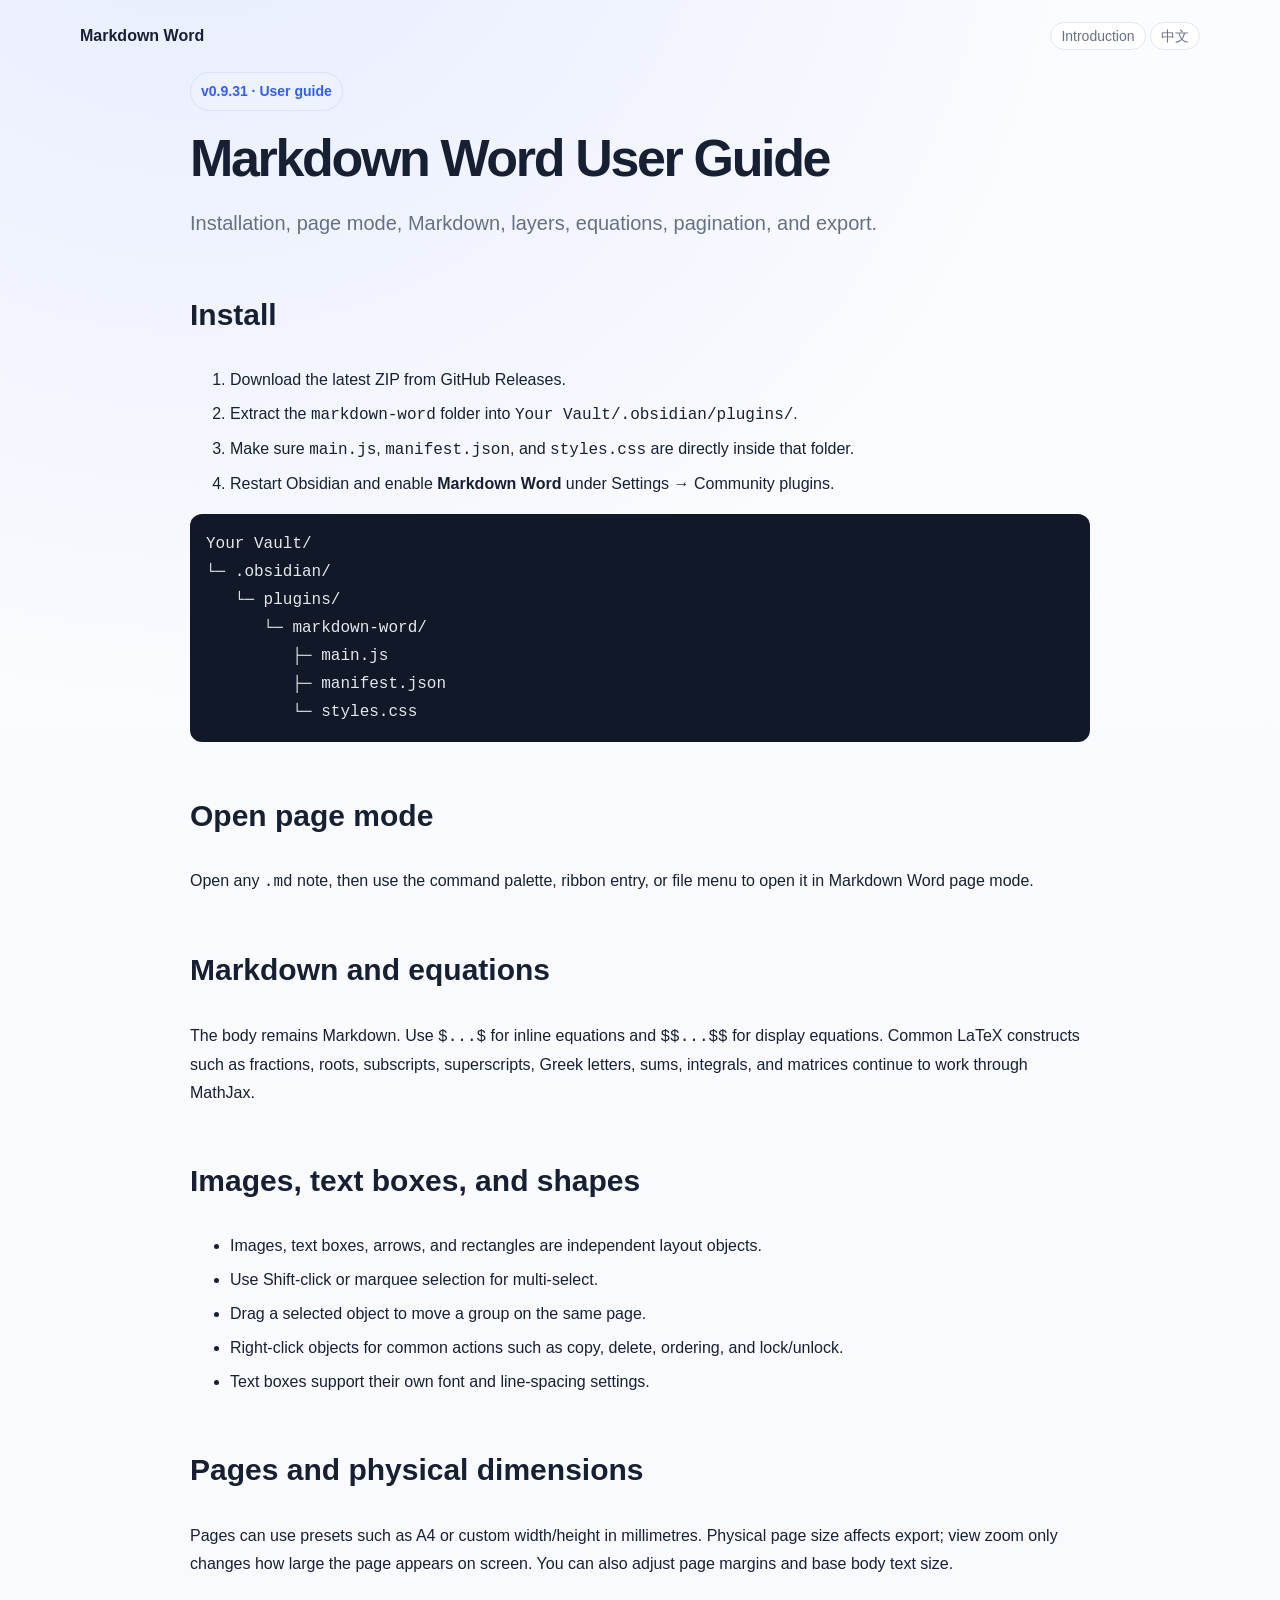
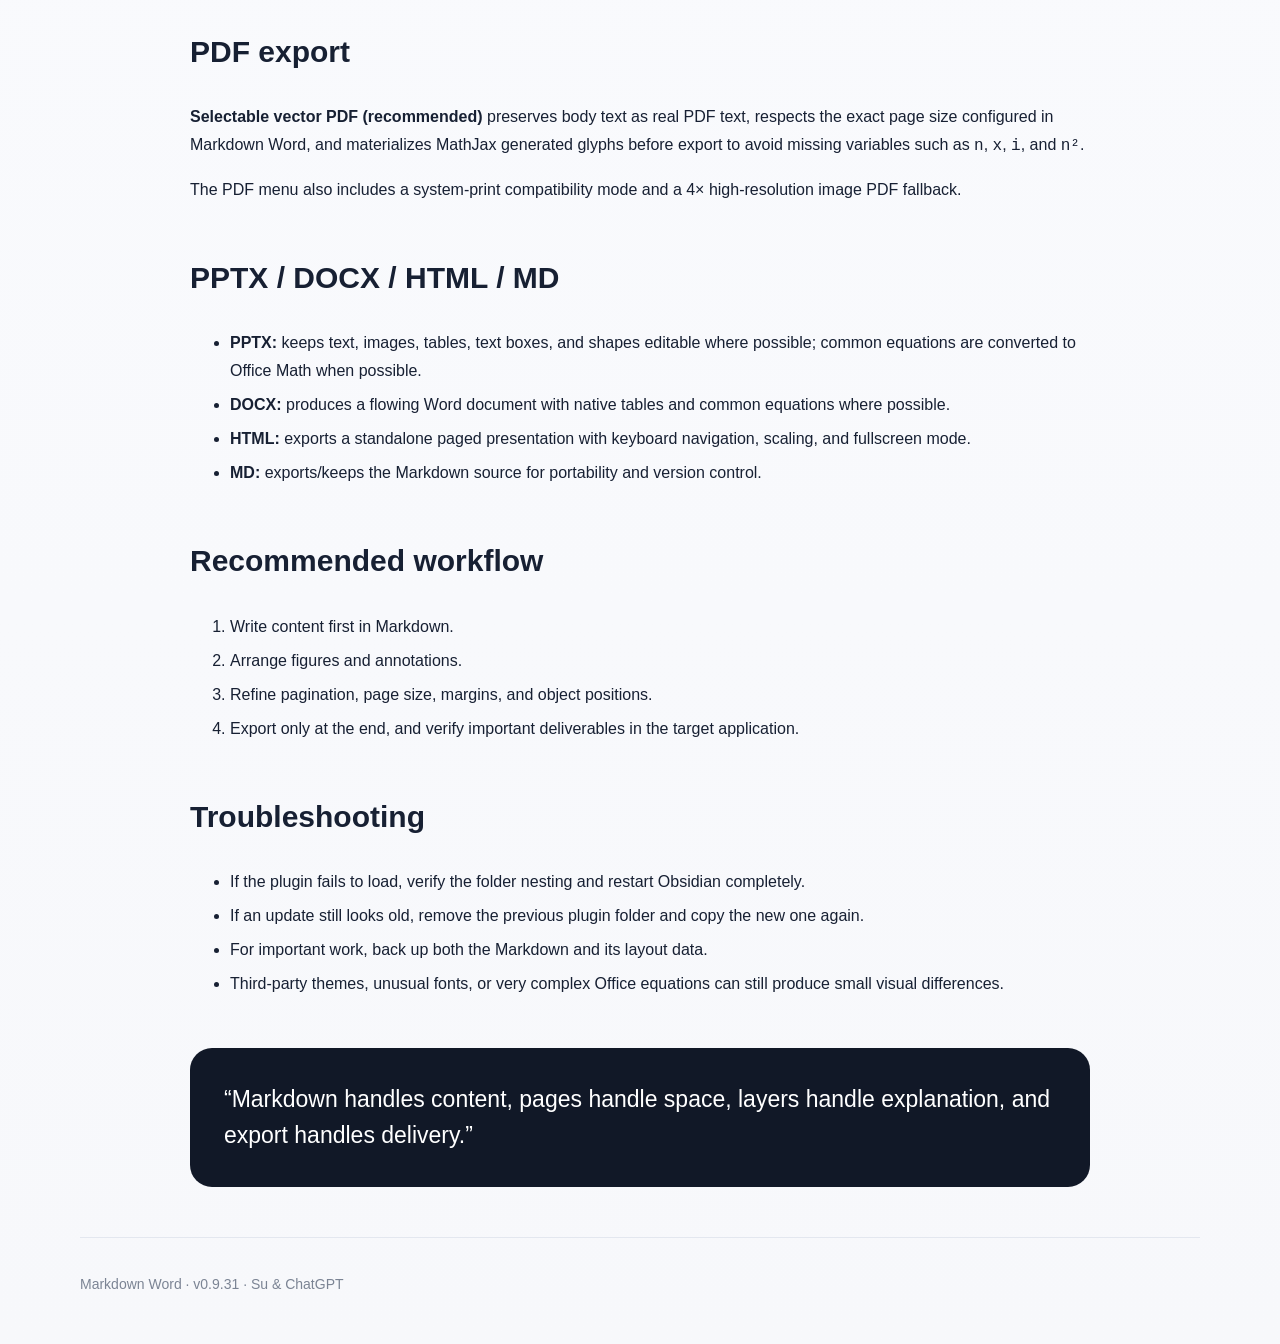
==== docs/guide.en.html @ 990c985a "Update to 0.9.31" ====
<!doctype html><html lang="en"><head><meta charset="utf-8"><meta name="viewport" content="width=device-width,initial-scale=1"><title>Markdown Word — User Guide</title><style>
:root{--bg:#f7f8fb;--paper:#fff;--text:#172033;--muted:#667085;--line:#e3e7ef;--accent:#315efb;--accent-soft:#eef2ff;--green:#11825f;--shadow:0 18px 55px rgba(31,41,55,.08)}*{box-sizing:border-box}body{margin:0;color:var(--text);font-family:Inter,"Segoe UI","PingFang SC","Microsoft YaHei",sans-serif;background:radial-gradient(circle at 15% -8%,rgba(49,94,251,.11),transparent 28%),linear-gradient(180deg,#fbfcff 0%,var(--bg) 100%);line-height:1.75}a{color:inherit}.wrap{width:min(1120px,92vw);margin:auto}.top{padding:22px 0;display:flex;justify-content:space-between;align-items:center}.top a{text-decoration:none}.pill{border:1px solid var(--line);background:white;padding:5px 10px;border-radius:999px;color:var(--muted);font-size:14px}.hero{padding:66px 0 46px;display:grid;grid-template-columns:1.08fr .92fr;gap:56px;align-items:center}.eyebrow{display:inline-flex;padding:6px 10px;border:1px solid #d9e1ff;background:var(--accent-soft);border-radius:999px;color:var(--accent);font-size:14px;font-weight:700}h1{margin:20px 0 18px;font-size:clamp(42px,6vw,74px);line-height:1.06;letter-spacing:-.045em}.lead{font-size:20px;color:var(--muted);max-width:720px}.hero-card{background:var(--paper);border:1px solid var(--line);border-radius:24px;box-shadow:var(--shadow);padding:26px}.hero-card b{font-size:18px}.hero-card ul{padding-left:20px;color:var(--muted)}section{padding:58px 0}.section-head{max-width:800px;margin-bottom:30px}.section-head h2{margin:0 0 10px;font-size:36px;letter-spacing:-.025em}.section-head p{margin:0;color:var(--muted);font-size:18px}.grid{display:grid;grid-template-columns:repeat(3,1fr);gap:18px}.card{background:rgba(255,255,255,.9);border:1px solid var(--line);border-radius:18px;padding:24px;box-shadow:0 8px 28px rgba(31,41,55,.04)}.card h3{margin:8px 0 8px;font-size:20px}.card p{margin:0;color:var(--muted)}.icon{width:38px;height:38px;border-radius:10px;display:grid;place-items:center;background:var(--accent-soft);color:var(--accent);font-weight:800}.compare{background:white;border:1px solid var(--line);border-radius:20px;overflow:hidden;box-shadow:var(--shadow)}table{width:100%;border-collapse:collapse}th,td{padding:16px 18px;border-bottom:1px solid var(--line);vertical-align:top}th{background:#f8f9fc;text-align:left;font-size:14px;color:#475467}tr:last-child td{border-bottom:none}.good{color:var(--green);font-weight:700}.flow{display:grid;grid-template-columns:repeat(4,1fr);gap:12px}.step{padding:20px;border:1px solid var(--line);border-radius:16px;background:white}.step b{display:block;margin-bottom:6px}.step small{color:var(--muted)}.quote{padding:34px;border-radius:22px;background:#111827;color:white;font-size:23px;line-height:1.55}.quote span{display:block;color:#aab4c5;font-size:15px;margin-top:14px}.warning{padding:18px 20px;border:1px solid #f0dfb8;background:#fffaf0;border-radius:14px;color:#6b5a33}footer{padding:34px 0 52px;color:#7b8494;font-size:14px;border-top:1px solid var(--line)}@media(max-width:860px){.hero{grid-template-columns:1fr}.grid{grid-template-columns:1fr}.flow{grid-template-columns:1fr 1fr}}@media(max-width:560px){.flow{grid-template-columns:1fr}th,td{padding:12px;font-size:14px}.compare{overflow:auto}}
 .content{max-width:900px;margin:auto} .content h2{margin-top:48px;font-size:30px} .content h3{margin-top:28px} code,pre{font-family:ui-monospace,SFMono-Regular,Consolas,monospace} pre{background:#111827;color:#e5e7eb;padding:16px;border-radius:12px;overflow:auto} li{margin:6px 0} .topnav{padding:22px 0;display:flex;justify-content:space-between} .topnav a{text-decoration:none}</style></head><body><div class="wrap"><div class="topnav"><a href="index.en.html"><b>Markdown Word</b></a><div><a class="pill" href="intro.en.html">Introduction</a> <a class="pill" href="guide.html">中文</a></div></div><div class="content"><div class="eyebrow">v0.9.31 · User guide</div><h1 style="font-size:52px">Markdown Word User Guide</h1><p class="lead">Installation, page mode, Markdown, layers, equations, pagination, and export.</p>
<h2>Install</h2><ol><li>Download the latest ZIP from GitHub Releases.</li><li>Extract the <code>markdown-word</code> folder into <code>Your Vault/.obsidian/plugins/</code>.</li><li>Make sure <code>main.js</code>, <code>manifest.json</code>, and <code>styles.css</code> are directly inside that folder.</li><li>Restart Obsidian and enable <b>Markdown Word</b> under Settings → Community plugins.</li></ol>
<pre>Your Vault/
└─ .obsidian/
   └─ plugins/
      └─ markdown-word/
         ├─ main.js
         ├─ manifest.json
         └─ styles.css</pre>
<h2>Open page mode</h2><p>Open any <code>.md</code> note, then use the command palette, ribbon entry, or file menu to open it in Markdown Word page mode.</p>
<h2>Markdown and equations</h2><p>The body remains Markdown. Use <code>$...$</code> for inline equations and <code>$$...$$</code> for display equations. Common LaTeX constructs such as fractions, roots, subscripts, superscripts, Greek letters, sums, integrals, and matrices continue to work through MathJax.</p>
<h2>Images, text boxes, and shapes</h2><ul><li>Images, text boxes, arrows, and rectangles are independent layout objects.</li><li>Use Shift-click or marquee selection for multi-select.</li><li>Drag a selected object to move a group on the same page.</li><li>Right-click objects for common actions such as copy, delete, ordering, and lock/unlock.</li><li>Text boxes support their own font and line-spacing settings.</li></ul>
<h2>Pages and physical dimensions</h2><p>Pages can use presets such as A4 or custom width/height in millimetres. Physical page size affects export; view zoom only changes how large the page appears on screen. You can also adjust page margins and base body text size.</p>
<h2>PDF export</h2><p><b>Selectable vector PDF (recommended)</b> preserves body text as real PDF text, respects the exact page size configured in Markdown Word, and materializes MathJax generated glyphs before export to avoid missing variables such as <code>n</code>, <code>x</code>, <code>i</code>, and <code>n²</code>.</p><p>The PDF menu also includes a system-print compatibility mode and a 4× high-resolution image PDF fallback.</p>
<h2>PPTX / DOCX / HTML / MD</h2><ul><li><b>PPTX:</b> keeps text, images, tables, text boxes, and shapes editable where possible; common equations are converted to Office Math when possible.</li><li><b>DOCX:</b> produces a flowing Word document with native tables and common equations where possible.</li><li><b>HTML:</b> exports a standalone paged presentation with keyboard navigation, scaling, and fullscreen mode.</li><li><b>MD:</b> exports/keeps the Markdown source for portability and version control.</li></ul>
<h2>Recommended workflow</h2><ol><li>Write content first in Markdown.</li><li>Arrange figures and annotations.</li><li>Refine pagination, page size, margins, and object positions.</li><li>Export only at the end, and verify important deliverables in the target application.</li></ol>
<h2>Troubleshooting</h2><ul><li>If the plugin fails to load, verify the folder nesting and restart Obsidian completely.</li><li>If an update still looks old, remove the previous plugin folder and copy the new one again.</li><li>For important work, back up both the Markdown and its layout data.</li><li>Third-party themes, unusual fonts, or very complex Office equations can still produce small visual differences.</li></ul>
<div class="quote" style="margin:50px 0">“Markdown handles content, pages handle space, layers handle explanation, and export handles delivery.”</div></div><footer>Markdown Word · v0.9.31 · Su &amp; ChatGPT</footer></div></body></html>
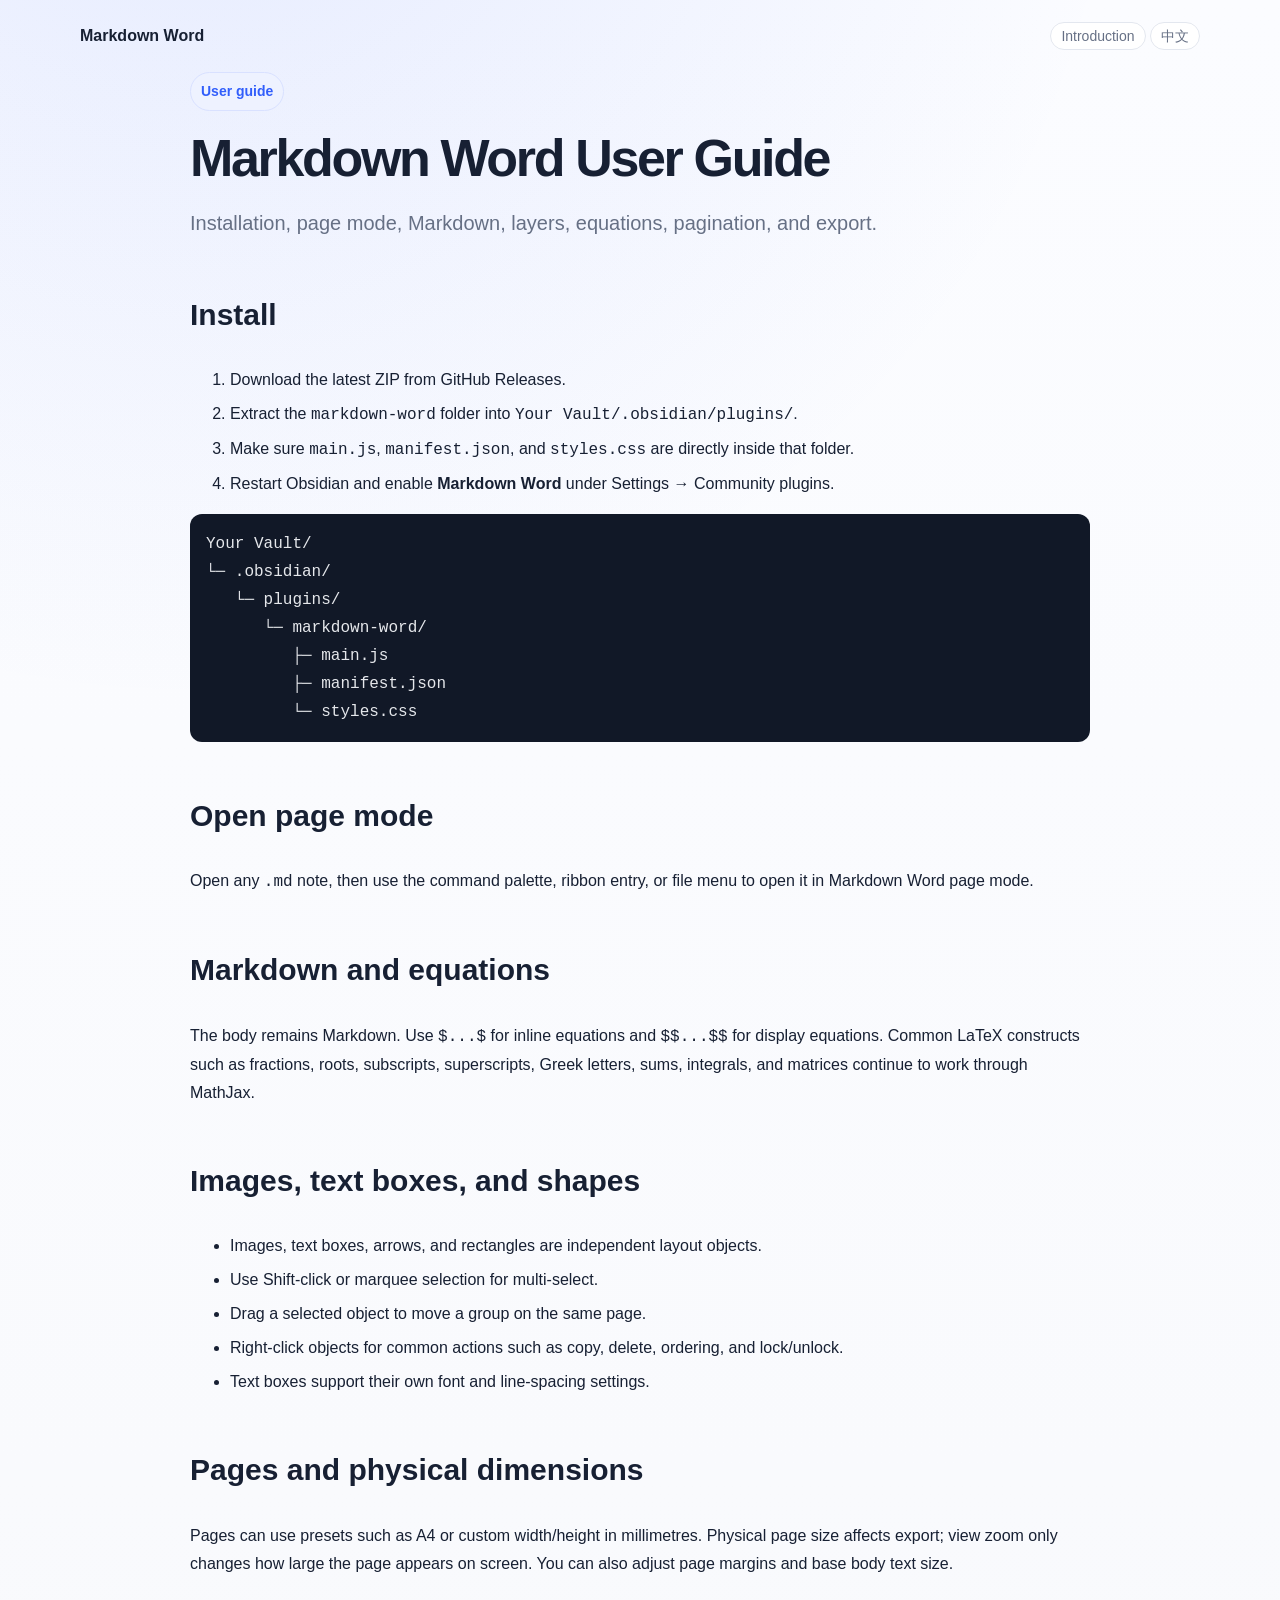
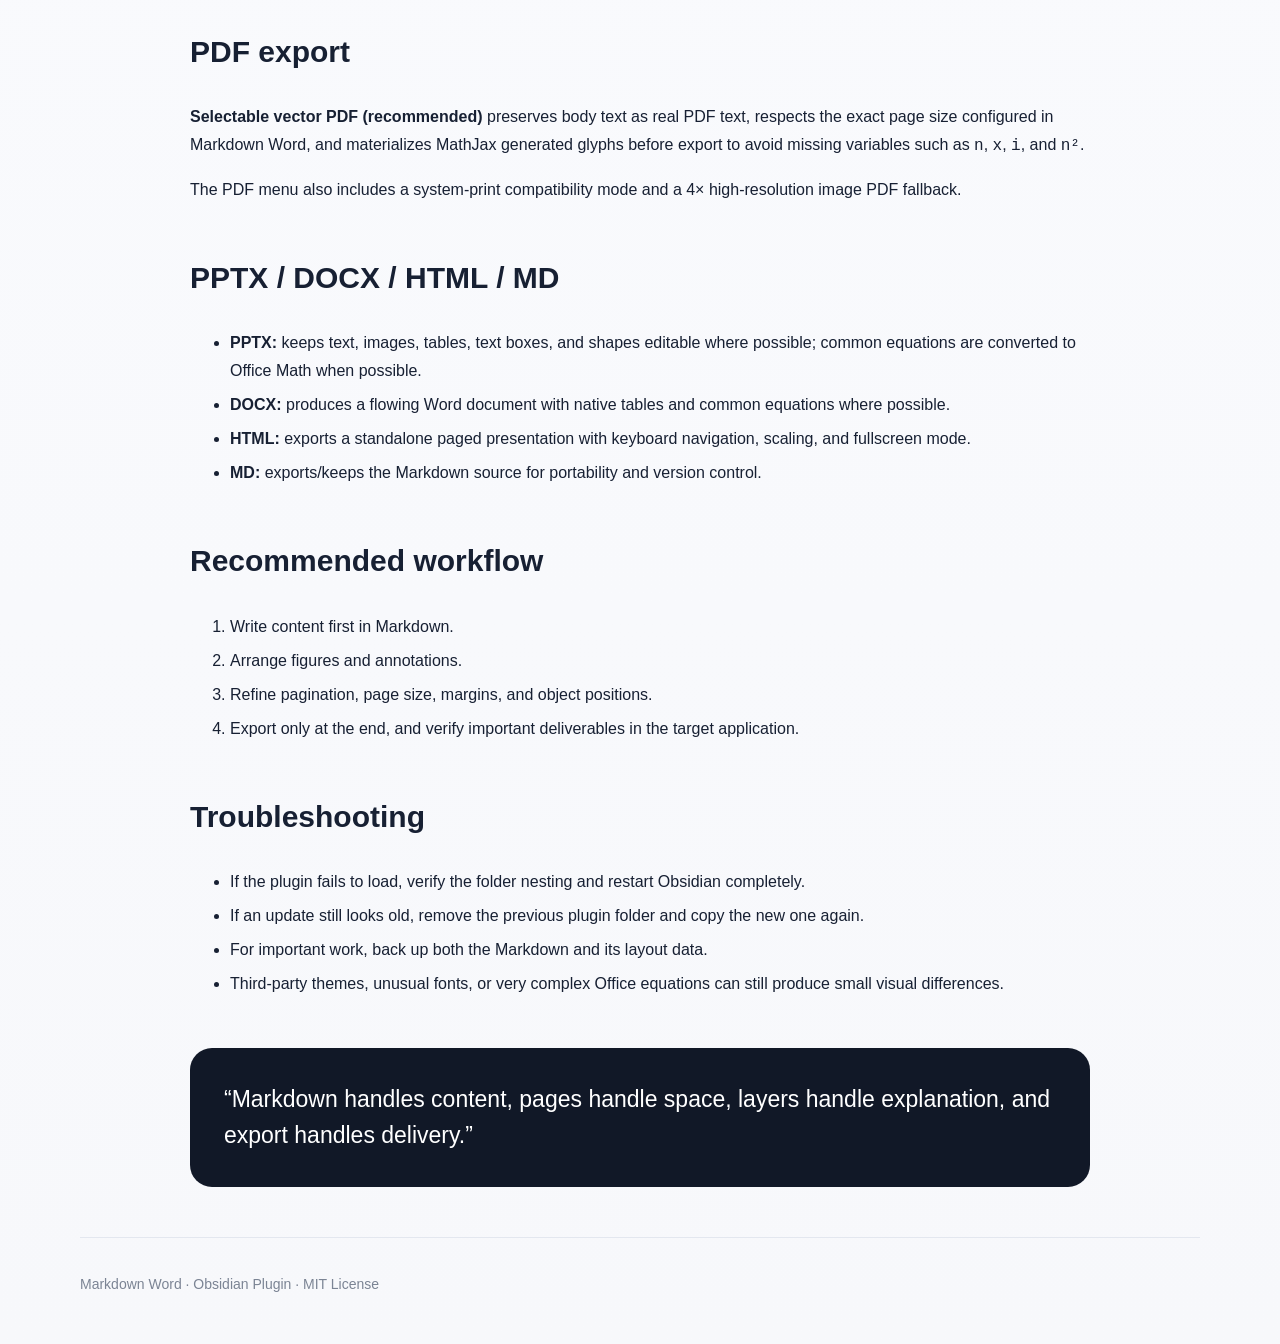
==== commit ee7f5cf5: "Rebuild project website" ====
--- a/docs/guide.en.html
+++ b/docs/guide.en.html
@@ -1,6 +1,6 @@
 <!doctype html><html lang="en"><head><meta charset="utf-8"><meta name="viewport" content="width=device-width,initial-scale=1"><title>Markdown Word — User Guide</title><style>
 :root{--bg:#f7f8fb;--paper:#fff;--text:#172033;--muted:#667085;--line:#e3e7ef;--accent:#315efb;--accent-soft:#eef2ff;--green:#11825f;--shadow:0 18px 55px rgba(31,41,55,.08)}*{box-sizing:border-box}body{margin:0;color:var(--text);font-family:Inter,"Segoe UI","PingFang SC","Microsoft YaHei",sans-serif;background:radial-gradient(circle at 15% -8%,rgba(49,94,251,.11),transparent 28%),linear-gradient(180deg,#fbfcff 0%,var(--bg) 100%);line-height:1.75}a{color:inherit}.wrap{width:min(1120px,92vw);margin:auto}.top{padding:22px 0;display:flex;justify-content:space-between;align-items:center}.top a{text-decoration:none}.pill{border:1px solid var(--line);background:white;padding:5px 10px;border-radius:999px;color:var(--muted);font-size:14px}.hero{padding:66px 0 46px;display:grid;grid-template-columns:1.08fr .92fr;gap:56px;align-items:center}.eyebrow{display:inline-flex;padding:6px 10px;border:1px solid #d9e1ff;background:var(--accent-soft);border-radius:999px;color:var(--accent);font-size:14px;font-weight:700}h1{margin:20px 0 18px;font-size:clamp(42px,6vw,74px);line-height:1.06;letter-spacing:-.045em}.lead{font-size:20px;color:var(--muted);max-width:720px}.hero-card{background:var(--paper);border:1px solid var(--line);border-radius:24px;box-shadow:var(--shadow);padding:26px}.hero-card b{font-size:18px}.hero-card ul{padding-left:20px;color:var(--muted)}section{padding:58px 0}.section-head{max-width:800px;margin-bottom:30px}.section-head h2{margin:0 0 10px;font-size:36px;letter-spacing:-.025em}.section-head p{margin:0;color:var(--muted);font-size:18px}.grid{display:grid;grid-template-columns:repeat(3,1fr);gap:18px}.card{background:rgba(255,255,255,.9);border:1px solid var(--line);border-radius:18px;padding:24px;box-shadow:0 8px 28px rgba(31,41,55,.04)}.card h3{margin:8px 0 8px;font-size:20px}.card p{margin:0;color:var(--muted)}.icon{width:38px;height:38px;border-radius:10px;display:grid;place-items:center;background:var(--accent-soft);color:var(--accent);font-weight:800}.compare{background:white;border:1px solid var(--line);border-radius:20px;overflow:hidden;box-shadow:var(--shadow)}table{width:100%;border-collapse:collapse}th,td{padding:16px 18px;border-bottom:1px solid var(--line);vertical-align:top}th{background:#f8f9fc;text-align:left;font-size:14px;color:#475467}tr:last-child td{border-bottom:none}.good{color:var(--green);font-weight:700}.flow{display:grid;grid-template-columns:repeat(4,1fr);gap:12px}.step{padding:20px;border:1px solid var(--line);border-radius:16px;background:white}.step b{display:block;margin-bottom:6px}.step small{color:var(--muted)}.quote{padding:34px;border-radius:22px;background:#111827;color:white;font-size:23px;line-height:1.55}.quote span{display:block;color:#aab4c5;font-size:15px;margin-top:14px}.warning{padding:18px 20px;border:1px solid #f0dfb8;background:#fffaf0;border-radius:14px;color:#6b5a33}footer{padding:34px 0 52px;color:#7b8494;font-size:14px;border-top:1px solid var(--line)}@media(max-width:860px){.hero{grid-template-columns:1fr}.grid{grid-template-columns:1fr}.flow{grid-template-columns:1fr 1fr}}@media(max-width:560px){.flow{grid-template-columns:1fr}th,td{padding:12px;font-size:14px}.compare{overflow:auto}}
- .content{max-width:900px;margin:auto} .content h2{margin-top:48px;font-size:30px} .content h3{margin-top:28px} code,pre{font-family:ui-monospace,SFMono-Regular,Consolas,monospace} pre{background:#111827;color:#e5e7eb;padding:16px;border-radius:12px;overflow:auto} li{margin:6px 0} .topnav{padding:22px 0;display:flex;justify-content:space-between} .topnav a{text-decoration:none}</style></head><body><div class="wrap"><div class="topnav"><a href="index.en.html"><b>Markdown Word</b></a><div><a class="pill" href="intro.en.html">Introduction</a> <a class="pill" href="guide.html">中文</a></div></div><div class="content"><div class="eyebrow">v0.9.31 · User guide</div><h1 style="font-size:52px">Markdown Word User Guide</h1><p class="lead">Installation, page mode, Markdown, layers, equations, pagination, and export.</p>
+ .content{max-width:900px;margin:auto} .content h2{margin-top:48px;font-size:30px} .content h3{margin-top:28px} code,pre{font-family:ui-monospace,SFMono-Regular,Consolas,monospace} pre{background:#111827;color:#e5e7eb;padding:16px;border-radius:12px;overflow:auto} li{margin:6px 0} .topnav{padding:22px 0;display:flex;justify-content:space-between} .topnav a{text-decoration:none}</style></head><body><div class="wrap"><div class="topnav"><a href="index.en.html"><b>Markdown Word</b></a><div><a class="pill" href="intro.en.html">Introduction</a> <a class="pill" href="guide.html">中文</a></div></div><div class="content"><div class="eyebrow">User guide</div><h1 style="font-size:52px">Markdown Word User Guide</h1><p class="lead">Installation, page mode, Markdown, layers, equations, pagination, and export.</p>
 <h2>Install</h2><ol><li>Download the latest ZIP from GitHub Releases.</li><li>Extract the <code>markdown-word</code> folder into <code>Your Vault/.obsidian/plugins/</code>.</li><li>Make sure <code>main.js</code>, <code>manifest.json</code>, and <code>styles.css</code> are directly inside that folder.</li><li>Restart Obsidian and enable <b>Markdown Word</b> under Settings → Community plugins.</li></ol>
 <pre>Your Vault/
 └─ .obsidian/
@@ -17,4 +17,4 @@
 <h2>PPTX / DOCX / HTML / MD</h2><ul><li><b>PPTX:</b> keeps text, images, tables, text boxes, and shapes editable where possible; common equations are converted to Office Math when possible.</li><li><b>DOCX:</b> produces a flowing Word document with native tables and common equations where possible.</li><li><b>HTML:</b> exports a standalone paged presentation with keyboard navigation, scaling, and fullscreen mode.</li><li><b>MD:</b> exports/keeps the Markdown source for portability and version control.</li></ul>
 <h2>Recommended workflow</h2><ol><li>Write content first in Markdown.</li><li>Arrange figures and annotations.</li><li>Refine pagination, page size, margins, and object positions.</li><li>Export only at the end, and verify important deliverables in the target application.</li></ol>
 <h2>Troubleshooting</h2><ul><li>If the plugin fails to load, verify the folder nesting and restart Obsidian completely.</li><li>If an update still looks old, remove the previous plugin folder and copy the new one again.</li><li>For important work, back up both the Markdown and its layout data.</li><li>Third-party themes, unusual fonts, or very complex Office equations can still produce small visual differences.</li></ul>
-<div class="quote" style="margin:50px 0">“Markdown handles content, pages handle space, layers handle explanation, and export handles delivery.”</div></div><footer>Markdown Word · v0.9.31 · Su &amp; ChatGPT</footer></div></body></html>+<div class="quote" style="margin:50px 0">“Markdown handles content, pages handle space, layers handle explanation, and export handles delivery.”</div></div><footer>Markdown Word · Obsidian Plugin · MIT License</footer></div></body></html>
